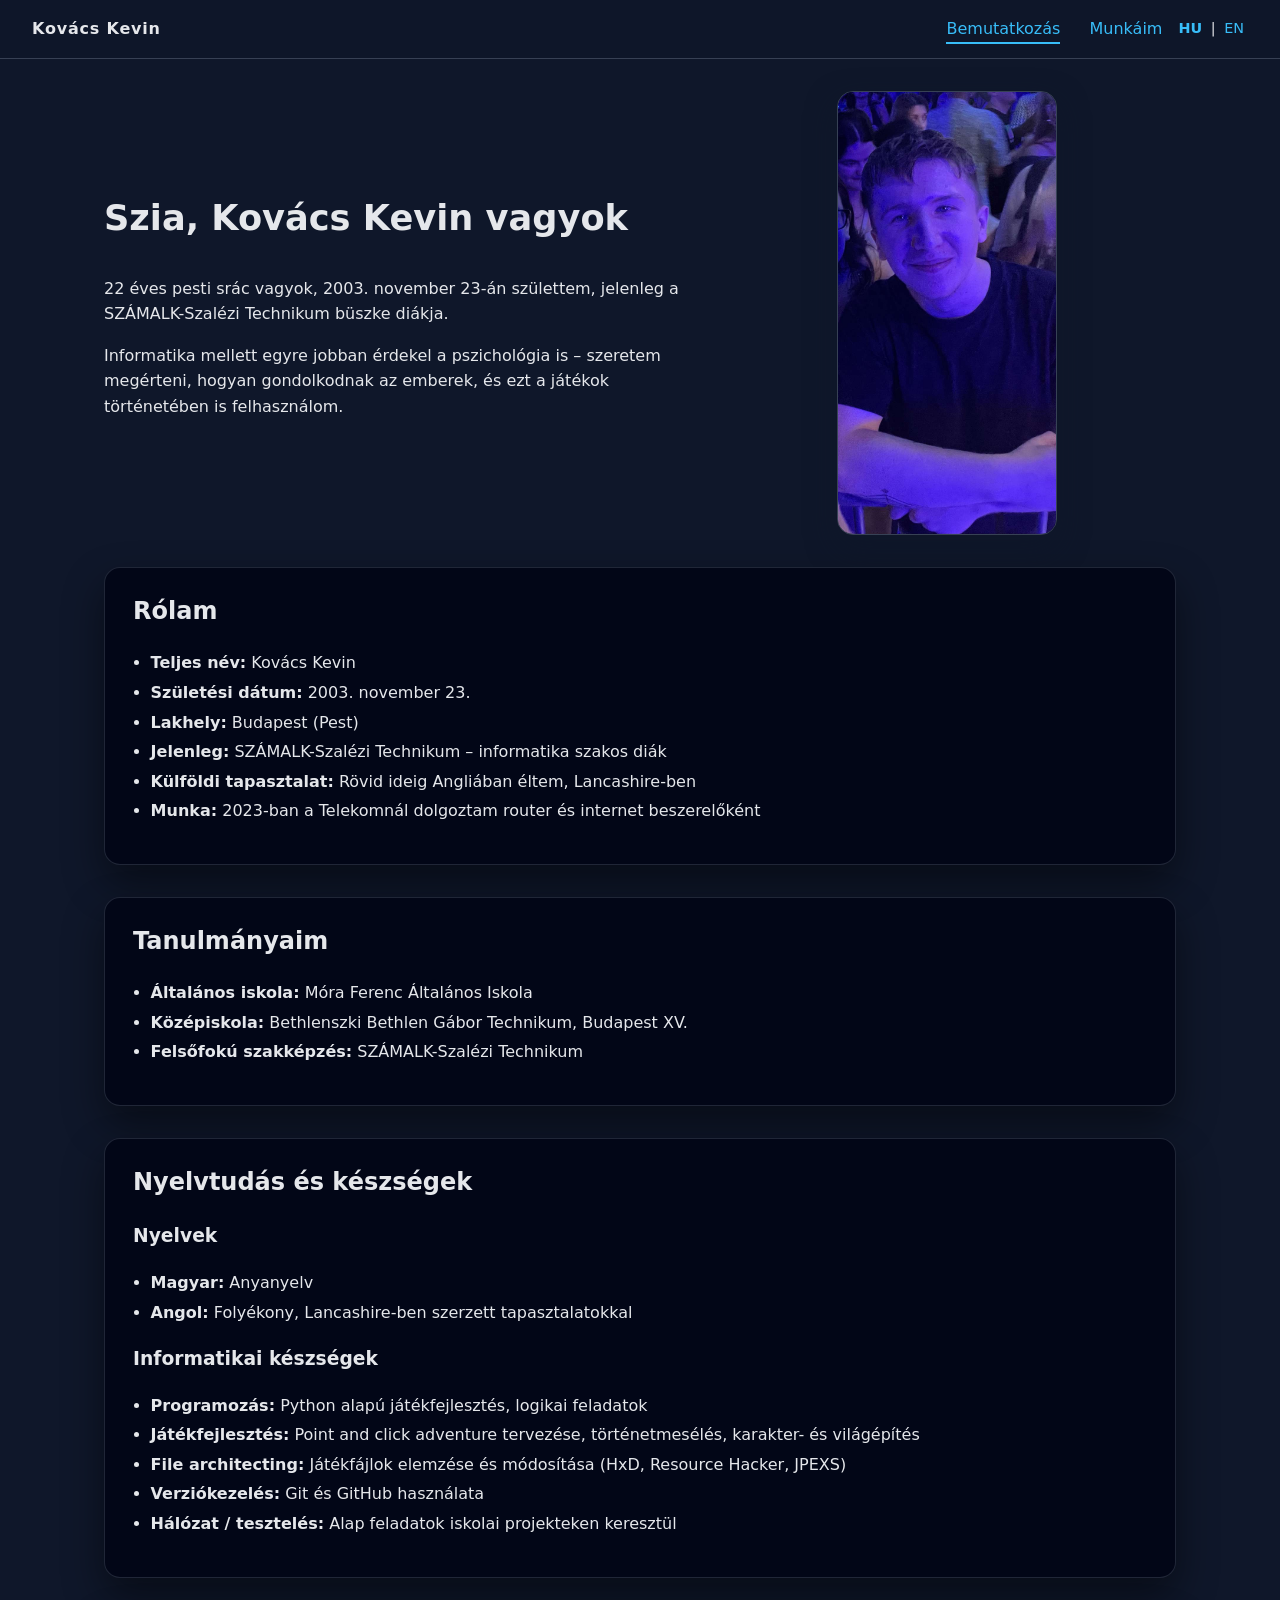
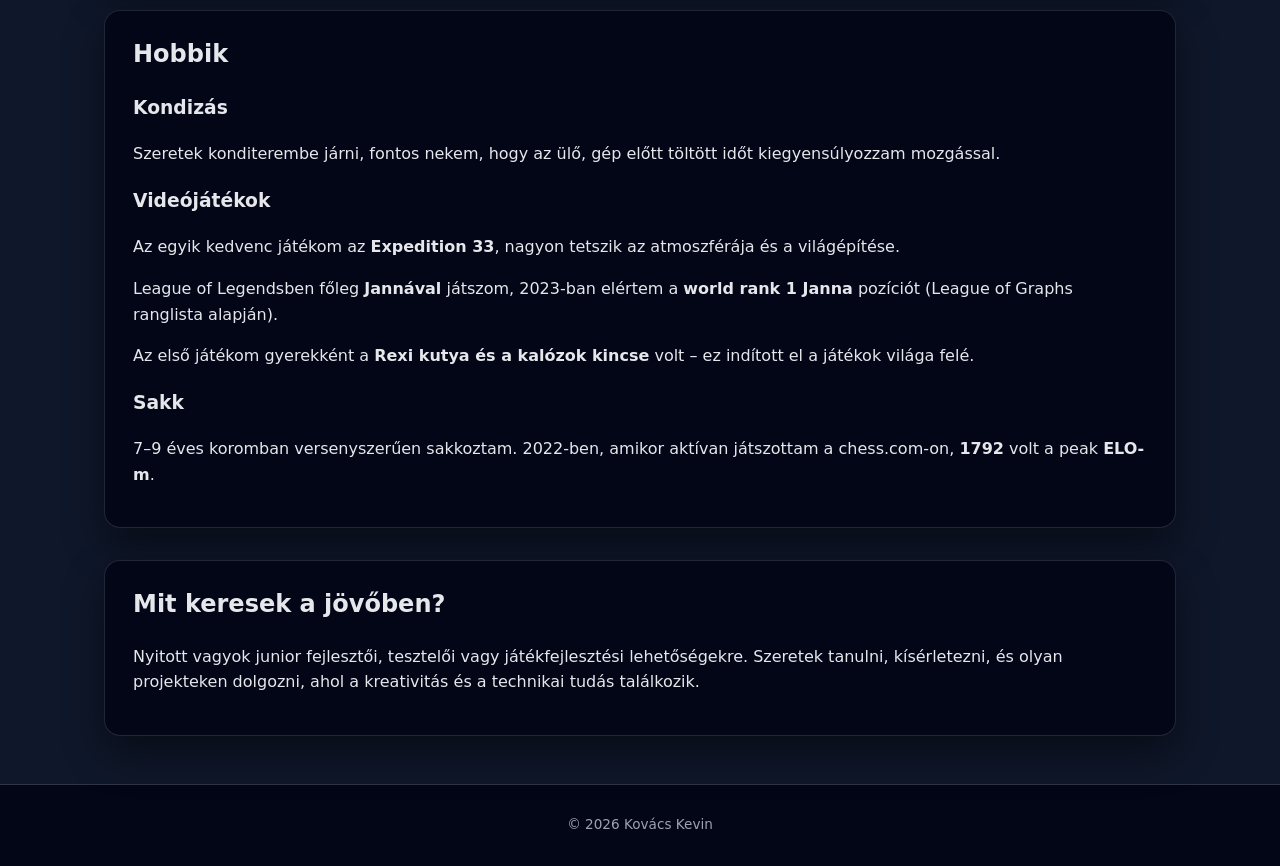
==== index.html @ 58d7f276 "basic oldal" ====
<!DOCTYPE html>
<html lang="hu">
<head>
    <meta charset="UTF-8">
    <title>Kovács Kevin – Portfólió</title>
    <meta name="description" content="Kovács Kevin portfóliója: programozás, file architecting, Project PP és kreatív munkák.">
    <meta name="keywords" content="Kovács Kevin, portfólió, programozás, játékfejlesztés, file architecting, hálózatok, tesztelés">
    <link rel="stylesheet" href="style.css">
</head>
<body class="lang-hu">

<header class="site-header">
    <div class="logo">Kovács Kevin</div>
    <nav class="main-nav">
        <a href="index.html" class="active">Bemutatkozás</a>
        <a href="projects.html">Munkáim</a>
    </nav>
    <div class="lang-switch">
        <a href="index.html" class="active">HU</a> |
        <a href="index-en.html">EN</a>
    </div>
</header>

<main class="grid-container home-layout">

    <section class="selfintro">
        <div class="intro-text">
            <h1>Szia, Kovács Kevin vagyok</h1>
            <p>22 éves pesti srác vagyok, 2003. november 23-án születtem, jelenleg a SZÁMALK-Szalézi Technikum büszke diákja.</p>
            <p>Informatika mellett egyre jobban érdekel a pszichológia is – szeretem megérteni, hogyan gondolkodnak az emberek, és ezt a játékok történetében is felhasználom.</p>
        </div>

        <div class="intro-image">
            <img src="assets/jomagam.jpg" alt="Kovács Kevin portréja">
        </div>
    </section>

    <section class="about card">
        <h2>Rólam</h2>
        <ul>
            <li><strong>Teljes név:</strong> Kovács Kevin</li>
            <li><strong>Születési dátum:</strong> 2003. november 23.</li>
            <li><strong>Lakhely:</strong> Budapest (Pest)</li>
            <li><strong>Jelenleg:</strong> SZÁMALK-Szalézi Technikum – informatika szakos diák</li>
            <li><strong>Külföldi tapasztalat:</strong> Rövid ideig Angliában éltem, Lancashire-ben</li>
            <li><strong>Munka:</strong> 2023-ban a Telekomnál dolgoztam router és internet beszerelőként</li>
        </ul>
    </section>

    <section class="education card">
        <h2>Tanulmányaim</h2>
        <ul>
            <li><strong>Általános iskola:</strong> Móra Ferenc Általános Iskola</li>
            <li><strong>Középiskola:</strong> Bethlenszki Bethlen Gábor Technikum, Budapest XV.</li>
            <li><strong>Felsőfokú szakképzés:</strong> SZÁMALK-Szalézi Technikum</li>
        </ul>
    </section>

    <section class="skills card">
        <h2>Nyelvtudás és készségek</h2>

        <h3>Nyelvek</h3>
        <ul>
            <li><strong>Magyar:</strong> Anyanyelv</li>
            <li><strong>Angol:</strong> Folyékony, Lancashire-ben szerzett tapasztalatokkal</li>
        </ul>

        <h3>Informatikai készségek</h3>
        <ul>
            <li><strong>Programozás:</strong> Python alapú játékfejlesztés, logikai feladatok</li>
            <li><strong>Játékfejlesztés:</strong> Point and click adventure tervezése, történetmesélés, karakter- és világépítés</li>
            <li><strong>File architecting:</strong> Játékfájlok elemzése és módosítása (HxD, Resource Hacker, JPEXS)</li>
            <li><strong>Verziókezelés:</strong> Git és GitHub használata</li>
            <li><strong>Hálózat / tesztelés:</strong> Alap feladatok iskolai projekteken keresztül</li>
        </ul>
    </section>

    <section class="hobbies card">
        <h2>Hobbik</h2>

        <h3>Kondizás</h3>
        <p>Szeretek konditerembe járni, fontos nekem, hogy az ülő, gép előtt töltött időt kiegyensúlyozzam mozgással.</p>

        <h3>Videójátékok</h3>
        <p>Az egyik kedvenc játékom az <strong>Expedition 33</strong>, nagyon tetszik az atmoszférája és a világépítése.</p>
        <p>League of Legendsben főleg <strong>Jannával</strong> játszom, 2023-ban elértem a <strong>world rank 1 Janna</strong> pozíciót (League of Graphs ranglista alapján).</p>
        <p>Az első játékom gyerekként a <strong>Rexi kutya és a kalózok kincse</strong> volt – ez indított el a játékok világa felé.</p>

        <h3>Sakk</h3>
        <p>7–9 éves koromban versenyszerűen sakkoztam. 2022-ben, amikor aktívan játszottam a chess.com-on, <strong>1792</strong> volt a peak <strong>ELO-m</strong>.</p>
    </section>

    <section class="extra card">
        <h2>Mit keresek a jövőben?</h2>
        <p>Nyitott vagyok junior fejlesztői, tesztelői vagy játékfejlesztési lehetőségekre. Szeretek tanulni, kísérletezni, és olyan projekteken dolgozni, ahol a kreativitás és a technikai tudás találkozik.</p>
    </section>

</main>

<footer class="site-footer">
    <p>&copy; 2026 Kovács Kevin</p>
</footer>

</body>
</html>
---- style.css ----
*,
*::before,
*::after {
    box-sizing: border-box;
}

body {
    margin: 0;
    font-family: system-ui, -apple-system, BlinkMacSystemFont, "Segoe UI", sans-serif;
    background-color: #0f172a; 
    color: #e5e7eb;
    line-height: 1.6;
}

a {
    color: #38bdf8;
    text-decoration: none;
}

a:hover {
    text-decoration: underline;
}

img {
    max-width: 100%;
    display: block;
}

/* Header, menü, nyelvváltó szekció*/

.site-header {
    position: sticky;
    top: 0;
    z-index: 50;
    display: grid;
    grid-template-columns: 1fr auto auto;
    align-items: center;
    padding: 1rem 2rem;
    background: rgba(15, 23, 42, 0.95);
    backdrop-filter: blur(12px);
    border-bottom: 1px solid rgba(148, 163, 184, 0.3);
}

.logo {
    font-weight: 700;
    letter-spacing: 0.05em;
}

.main-nav a {
    margin: 0 0.75rem;
    font-weight: 500;
}

.main-nav a.active {
    color: #38bdf8;
    border-bottom: 2px solid #38bdf8;
    padding-bottom: 0.25rem;
}

.lang-switch {
    font-size: 0.9rem;
}

.lang-switch a {
    margin: 0 0.25rem;
}

.lang-switch a.active {
    font-weight: 700;
}

/* basic grid konténer */

.grid-container {
    max-width: 1120px;
    margin: 0 auto;
    padding: 2rem 1.5rem 3rem;
    display: grid;
    grid-template-columns: minmax(0, 1fr);
    gap: 2rem;
}

/* Kártyák */

.card {
    background: #020617;
    border-radius: 1rem;
    padding: 1.5rem 1.75rem;
    box-shadow: 0 18px 40px rgba(0,0,0,0.45);
    border: 1px solid rgba(148, 163, 184, 0.2);
}

.card h2 {
    margin-top: 0;
}

.selfintro {
    display: grid;
    grid-template-columns: minmax(0, 1.4fr) minmax(0, 1.1fr);
    gap: 2rem;
    align-items: center;
}

.intro-text h1 {
    font-size: 2.2rem;
    margin-top: 0;
}

.intro-text p {
    font-size: 1rem;
}

.intro-image {
    display: flex;
    justify-content: center;
    align-items: center;
}

.intro-image img {
    width: 220px; 
    height: auto;
    border-radius: 1rem;
    border: 1px solid rgba(148, 163, 184, 0.3);
    box-shadow: 0 12px 30px rgba(15, 23, 42, 0.6);
}

.home-layout .about,
.home-layout .education,
.home-layout .skills,
.home-layout .hobbies,
.home-layout .extra {
}

.home-layout ul {
    padding-left: 1.1rem;
}

.home-layout li {
    margin-bottom: 0.25rem;
}

/* Projects oldal layout */

.projects-layout .intro {
    grid-column: 1 / -1;
}

.card-grid {
    display: grid;
    grid-template-columns: repeat(auto-fit, minmax(260px, 1fr));
    gap: 1.5rem;
}

.project-card {
    background: #020617;
    border-radius: 0.9rem;
    padding: 1rem 1.25rem 1.25rem;
    border: 1px solid rgba(148, 163, 184, 0.3);
    display: flex;
    flex-direction: column;
    gap: 0.5rem;
}

.project-card img {
    border-radius: 0.6rem;
    margin-bottom: 0.5rem;
}

/* Project PP layout */

.project-pp-layout {
    display: grid;
    grid-template-columns: minmax(0, 1.4fr) minmax(0, 1.1fr);
    gap: 1.75rem;
    align-items: start;
}

.project-pp-images {
    display: grid;
    grid-template-columns: 1fr;
    gap: 0.75rem;
}

.project-pp-images img {
    border-radius: 0.75rem;
    border: 1px solid rgba(148, 163, 184, 0.3);
}

/* Footer */

.site-footer {
    border-top: 1px solid rgba(148, 163, 184, 0.3);
    padding: 1rem 1.5rem;
    text-align: center;
    font-size: 0.85rem;
    color: #9ca3af;
    background: #020617;
}

/* Reszponzívitás */

@media (max-width: 900px) {
    .home-layout .hero {
        grid-template-columns: 1fr;
    }

    .project-pp-layout {
        grid-template-columns: 1fr;
    }

    .site-header {
        grid-template-columns: 1fr;
        gap: 0.5rem;
        text-align: center;
    }

    .main-nav {
        margin-top: 0.25rem;
    }

    .lang-switch {
        margin-top: 0.25rem;
    }
}

@media (max-width: 600px) {
    .grid-container {
        padding-inline: 1rem;
    }

    .hero-text h1 {
        font-size: 1.8rem;
    }
}
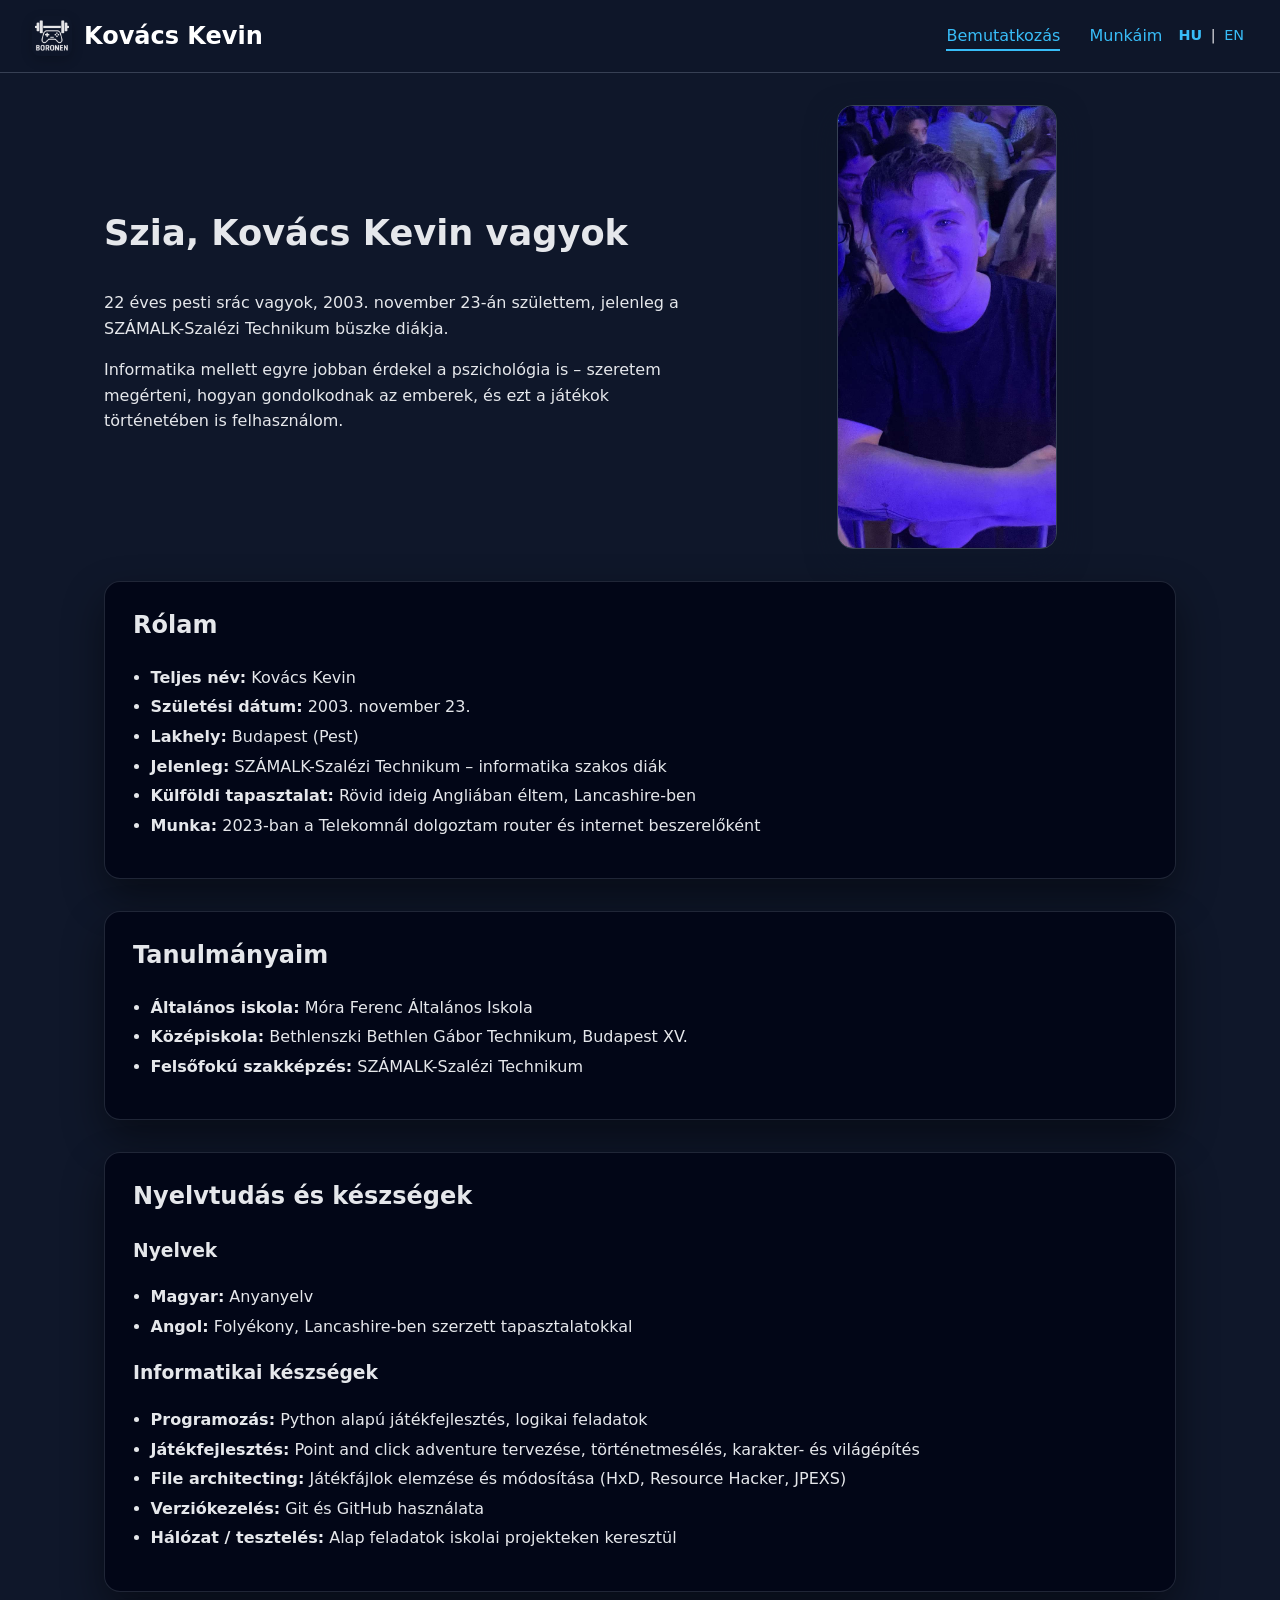
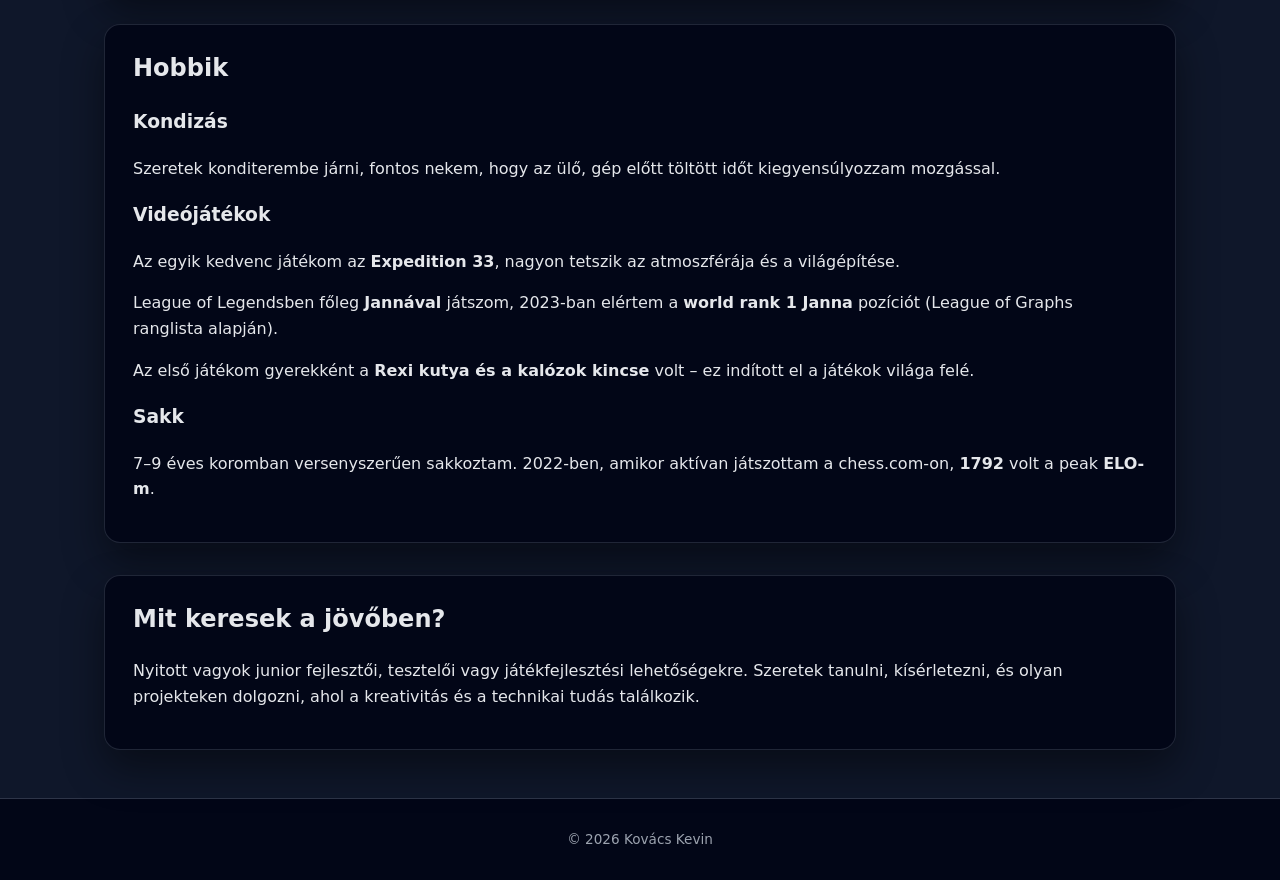
==== commit 1a52af26: "updatelt verzió" ====
--- a/index.html
+++ b/index.html
@@ -8,9 +8,11 @@
     <link rel="stylesheet" href="style.css">
 </head>
 <body class="lang-hu">
-
 <header class="site-header">
-    <div class="logo">Kovács Kevin</div>
+    <div class="logo-group">
+    <img src="assets/logo.png" alt="BORONEN logó" class="boronen-logo">
+    <span class="logo-text">Kovács Kevin</span>
+</div>
     <nav class="main-nav">
         <a href="index.html" class="active">Bemutatkozás</a>
         <a href="projects.html">Munkáim</a>
--- a/style.css
+++ b/style.css
@@ -45,6 +45,26 @@
     font-weight: 700;
     letter-spacing: 0.05em;
 }
+
+.logo-group {
+    display: flex;
+    align-items: center;
+    gap: 0.75rem;
+}
+
+.boronen-logo {
+    height: 40px;
+    width: auto;
+    border-radius: 0.5rem;
+    box-shadow: 0 4px 12px rgba(0,0,0,0.2);
+}
+
+.logo-text {
+    font-size: 1.5rem;
+    font-weight: bold;
+    color: white;
+}
+
 
 .main-nav a {
     margin: 0 0.75rem;
